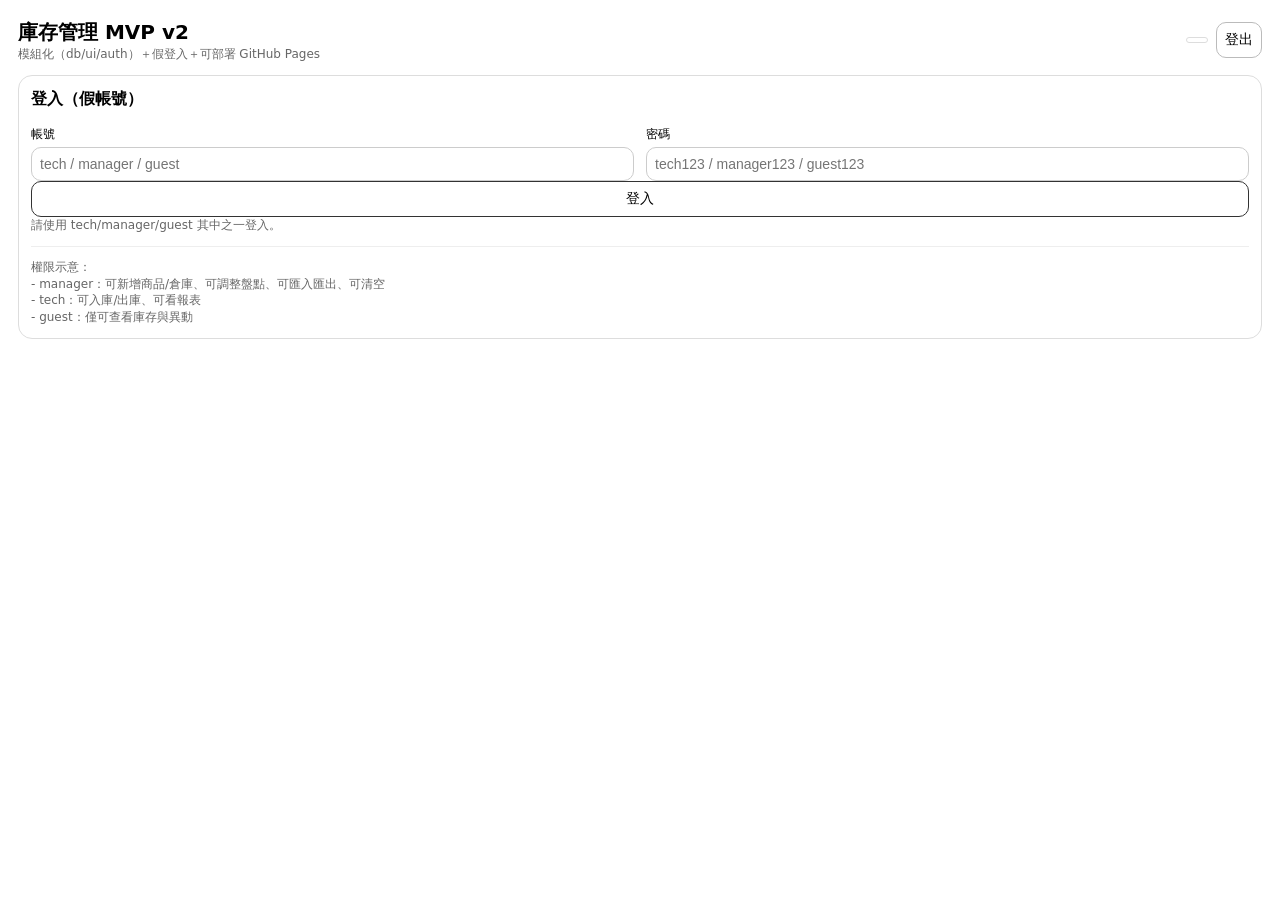
==== index.html @ 2b2b1111 "initial commit" ====
<!doctype html>
<html lang="zh-Hant">
<head>
  <meta charset="utf-8" />
  <meta name="viewport" content="width=device-width,initial-scale=1" />
  <title>Inventory MVP v2 (Modular + Fake Auth)</title>
  <link rel="stylesheet" href="./css/style.css" />
</head>
<body>
  <header class="topbar">
    <div>
      <h1>庫存管理 MVP v2</h1>
      <div class="muted">模組化（db/ui/auth）＋假登入＋可部署 GitHub Pages</div>
    </div>
    <div class="userbox">
      <span id="whoami" class="pill"></span>
      <button id="logoutBtn" class="btn">登出</button>
    </div>
  </header>

  <!-- Login -->
  <section id="loginView" class="card">
    <h2>登入（假帳號）</h2>
    <div class="grid2">
      <div>
        <label>帳號</label>
        <input id="loginUser" placeholder="tech / manager / guest" />
      </div>
      <div>
        <label>密碼</label>
        <input id="loginPass" type="password" placeholder="tech123 / manager123 / guest123" />
      </div>
    </div>
    <button id="loginBtn" class="btn primary">登入</button>
    <div id="loginMsg" class="muted"></div>
    <hr />
    <div class="muted">
      權限示意：<br/>
      - manager：可新增商品/倉庫、可調整盤點、可匯入匯出、可清空<br/>
      - tech：可入庫/出庫、可看報表<br/>
      - guest：僅可查看庫存與異動
    </div>
  </section>

  <!-- App -->
  <main id="appView" class="grid" style="display:none;">
    <section class="card span4">
      <h2>1) 基本設定</h2>

      <div class="section">
        <h3>倉庫</h3>
        <div class="row">
          <input id="whName" placeholder="例如：冷藏庫A / 試劑櫃B" />
          <button id="addWhBtn" class="btn">新增</button>
        </div>
        <div id="whList" class="muted"></div>
      </div>

      <div class="section">
        <h3>商品</h3>
        <input id="prodName" placeholder="商品名稱，例如：Antibody X" />
        <div class="row">
          <input id="prodBarcode" placeholder="條碼（可留空）" />
          <input id="prodUnit" placeholder="單位，例如：vial / box" />
        </div>
        <button id="addProdBtn" class="btn">新增商品</button>
        <div id="prodList" class="muted"></div>
      </div>
    </section>

    <section class="card span8">
      <h2>2) 庫存異動</h2>

      <div class="row">
        <div>
          <label>動作</label>
          <select id="txType">
            <option value="IN">入庫</option>
            <option value="OUT">出庫</option>
            <option value="ADJUST">盤點調整</option>
          </select>
        </div>
        <div>
          <label>倉庫</label>
          <select id="txWh"></select>
        </div>
      </div>

      <div class="row">
        <div>
          <label>商品</label>
          <select id="txProd"></select>
        </div>
        <div>
          <label>條碼快速查找（掃描或輸入後 Enter）</label>
          <input id="txScan" placeholder="例如：ABC-12345" />
        </div>
      </div>

      <div class="row">
        <div>
          <label>批號（Lot）</label>
          <input id="txLot" placeholder="例如：L20251223-01" />
        </div>
        <div>
          <label>效期（Expiration）</label>
          <input id="txExp" type="date" />
        </div>
        <div>
          <label>數量</label>
          <input id="txQty" type="number" step="1" placeholder="例如：10" />
        </div>
      </div>

      <label>備註</label>
      <input id="txNote" placeholder="例如：新到貨/領用/報廢" />

      <button id="commitTxBtn" class="btn primary">送出異動</button>
      <div id="txMsg" class="muted"></div>

      <hr />

      <div class="row">
        <div>
          <label>搜尋（商品/條碼/批號/倉庫）</label>
          <input id="search" placeholder="例如：Antibody / L2025 / 冷藏庫" />
        </div>
        <div>
          <label>效期警示（天）</label>
          <input id="expWarnDays" type="number" value="30" />
        </div>
      </div>

      <div class="row" style="margin-top:8px;">
        <button id="exportBtn" class="btn">匯出 JSON</button>
        <button id="importBtn" class="btn">匯入 JSON</button>
        <button id="resetBtn" class="btn danger">清空資料</button>
      </div>
      <textarea id="ioArea" rows="5" placeholder="匯出會顯示在此；匯入請貼上 JSON。"></textarea>
    </section>

    <section class="card span12">
      <h2>3) 庫存總覽（Balance）</h2>
      <div class="muted">以「倉庫 + 批號（含商品與效期）」作為庫存結餘。</div>
      <div class="tablewrap">
        <table>
          <thead>
            <tr>
              <th>倉庫</th>
              <th>商品</th>
              <th>條碼</th>
              <th>批號</th>
              <th>效期</th>
              <th>數量</th>
              <th>狀態</th>
            </tr>
          </thead>
          <tbody id="invBody"></tbody>
        </table>
      </div>
    </section>

    <section class="card span12">
      <h2>4) 異動紀錄（Ledger，最近 50 筆）</h2>
      <div class="tablewrap">
        <table>
          <thead>
            <tr>
              <th>時間</th>
              <th>使用者</th>
              <th>動作</th>
              <th>倉庫</th>
              <th>商品</th>
              <th>批號</th>
              <th>效期</th>
              <th>數量</th>
              <th>備註</th>
            </tr>
          </thead>
          <tbody id="txBody"></tbody>
        </table>
      </div>
    </section>
  </main>

  <script type="module" src="./js/app.js"></script>
</body>
</html>
---- css/style.css ----
:root { --bd:#ddd; --bd2:#eee; --muted:#666; }
*{ box-sizing:border-box; }
body{ font-family:system-ui,-apple-system,"Segoe UI",Arial; margin:18px; line-height:1.4; }
h1{ margin:0; font-size:20px; }
h2{ margin:0 0 8px; font-size:16px; }
h3{ margin:0 0 6px; font-size:14px; }
label{ display:block; font-size:12px; margin:8px 0 4px; }
input, select, textarea, button{
  width:100%; padding:8px; border:1px solid #ccc; border-radius:10px; font-size:14px;
}
textarea{ margin-top:8px; }
hr{ border:none; border-top:1px solid var(--bd2); margin:12px 0; }
.muted{ color:var(--muted); font-size:12px; }
.pill{ display:inline-block; padding:2px 10px; border:1px solid var(--bd); border-radius:999px; font-size:12px; }
.dangerText{ color:#b00020; font-weight:600; }
.okText{ color:#0a6; }

.topbar{
  display:flex; justify-content:space-between; align-items:center;
  gap:12px; margin-bottom:12px;
}
.userbox{ display:flex; align-items:center; gap:8px; }

.grid{ display:grid; grid-template-columns:repeat(12,1fr); gap:12px; }
.span4{ grid-column:span 4; }
.span8{ grid-column:span 8; }
.span12{ grid-column:span 12; }

.card{ border:1px solid var(--bd); border-radius:14px; padding:12px; background:#fff; }
.section{ margin-top:12px; }
.row{ display:flex; gap:8px; }
.row > *{ flex:1; }

.grid2{ display:grid; grid-template-columns:repeat(2,1fr); gap:12px; }

.btn{ cursor:pointer; border:1px solid #bbb; background:#fff; }
.btn.primary{ border-color:#333; }
.btn.danger{ border-color:#b00020; }
.tablewrap{ overflow:auto; margin-top:8px; }
table{ width:100%; border-collapse:collapse; font-size:13px; }
th, td{ border-bottom:1px solid var(--bd2); padding:8px; text-align:left; vertical-align:top; }

@media (max-width:900px){
  body{ margin:12px; }
  .span4,.span8{ grid-column:span 12; }
  .grid2{ grid-template-columns:1fr; }
}
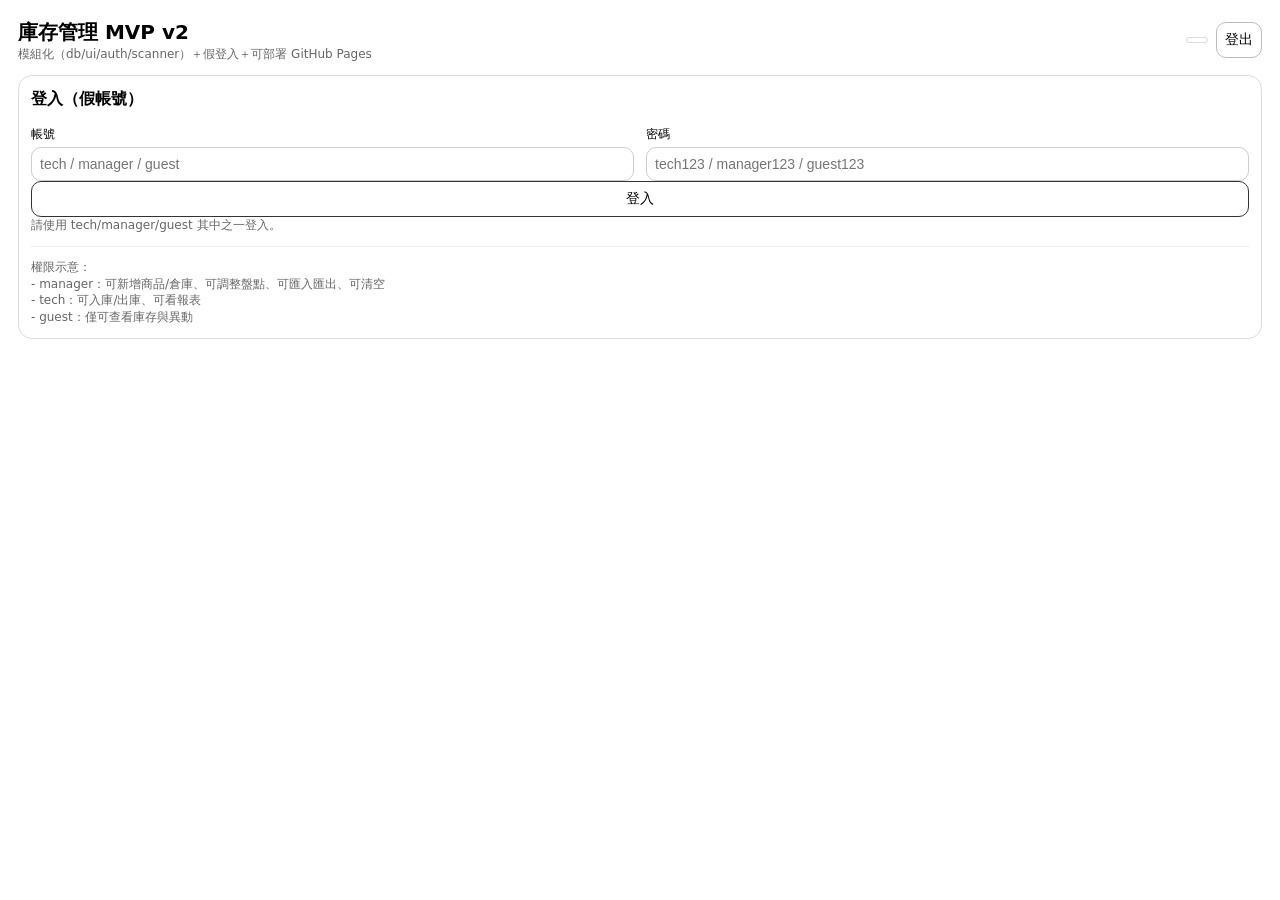
==== commit 80961fb8: "update" ====
--- a/index.html
+++ b/index.html
@@ -3,14 +3,14 @@
 <head>
   <meta charset="utf-8" />
   <meta name="viewport" content="width=device-width,initial-scale=1" />
-  <title>Inventory MVP v2 (Modular + Fake Auth)</title>
+  <title>Inventory MVP v2 (Modular + Fake Auth + Camera Scan)</title>
   <link rel="stylesheet" href="./css/style.css" />
 </head>
 <body>
   <header class="topbar">
     <div>
       <h1>庫存管理 MVP v2</h1>
-      <div class="muted">模組化（db/ui/auth）＋假登入＋可部署 GitHub Pages</div>
+      <div class="muted">模組化（db/ui/auth/scanner）＋假登入＋可部署 GitHub Pages</div>
     </div>
     <div class="userbox">
       <span id="whoami" class="pill"></span>
@@ -86,6 +86,7 @@
         </div>
       </div>
 
+      <!-- 商品 + 條碼（手動/相機掃描） -->
       <div class="row">
         <div>
           <label>商品</label>
@@ -93,7 +94,17 @@
         </div>
         <div>
           <label>條碼快速查找（掃描或輸入後 Enter）</label>
-          <input id="txScan" placeholder="例如：ABC-12345" />
+          <div class="row">
+            <input id="txScan" placeholder="例如：ABC-12345" />
+            <button id="scanBtn" class="btn">相機掃描</button>
+            <button id="stopScanBtn" class="btn" disabled>停止</button>
+          </div>
+          <div id="scanMsg" class="muted"></div>
+
+          <div id="scanPanel" class="scanPanel" style="display:none; margin-top:8px;">
+            <video id="scanVideo" playsinline></video>
+            <div class="muted" style="margin-top:6px;">提示：把條碼放在鏡頭中央，保持穩定。</div>
+          </div>
         </div>
       </div>
 
--- a/css/style.css
+++ b/css/style.css
@@ -45,3 +45,12 @@
   .span4,.span8{ grid-column:span 12; }
   .grid2{ grid-template-columns:1fr; }
 }
+
+.scanPanel video{
+  width:100%;
+  max-height:280px;
+  border:1px solid #ddd;
+  border-radius:12px;
+  background:#000;
+}
+
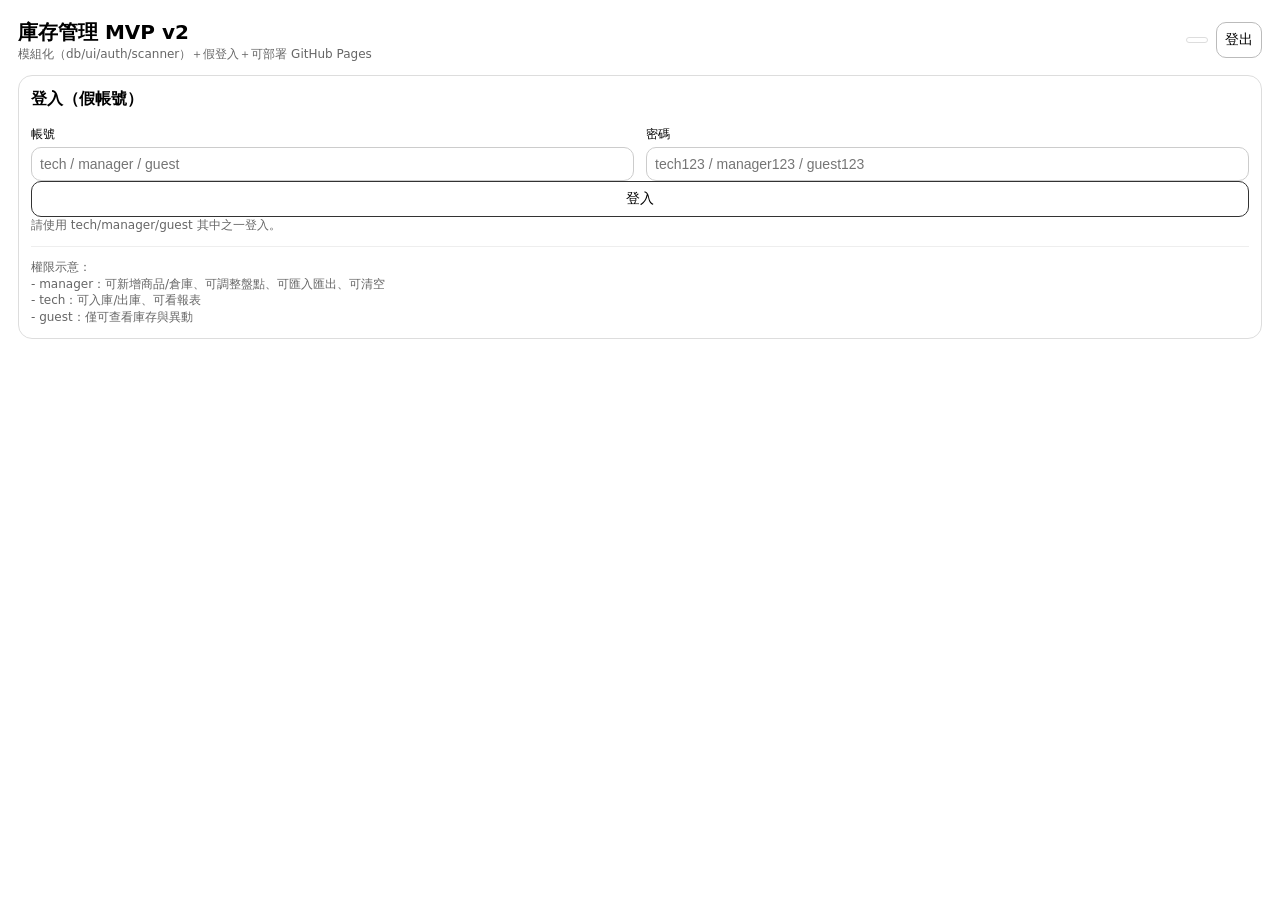
==== commit c7b63267: "update" ====
--- a/index.html
+++ b/index.html
@@ -86,6 +86,17 @@
         </div>
       </div>
 
+      <!-- ⭐ FEFO 提示（插在這裡） -->
+      <div class="row" style="margin-top:8px;">
+        <div>
+          <label class="muted">
+            <input type="checkbox" id="fefoOut" checked />
+            出庫時未填批號 → 自動採 FEFO（先到期先出）
+          </label>
+        </div>
+      </div>
+      <!-- ⭐ FEFO 提示結束 -->
+       
       <!-- 商品 + 條碼（手動/相機掃描） -->
       <div class="row">
         <div>
